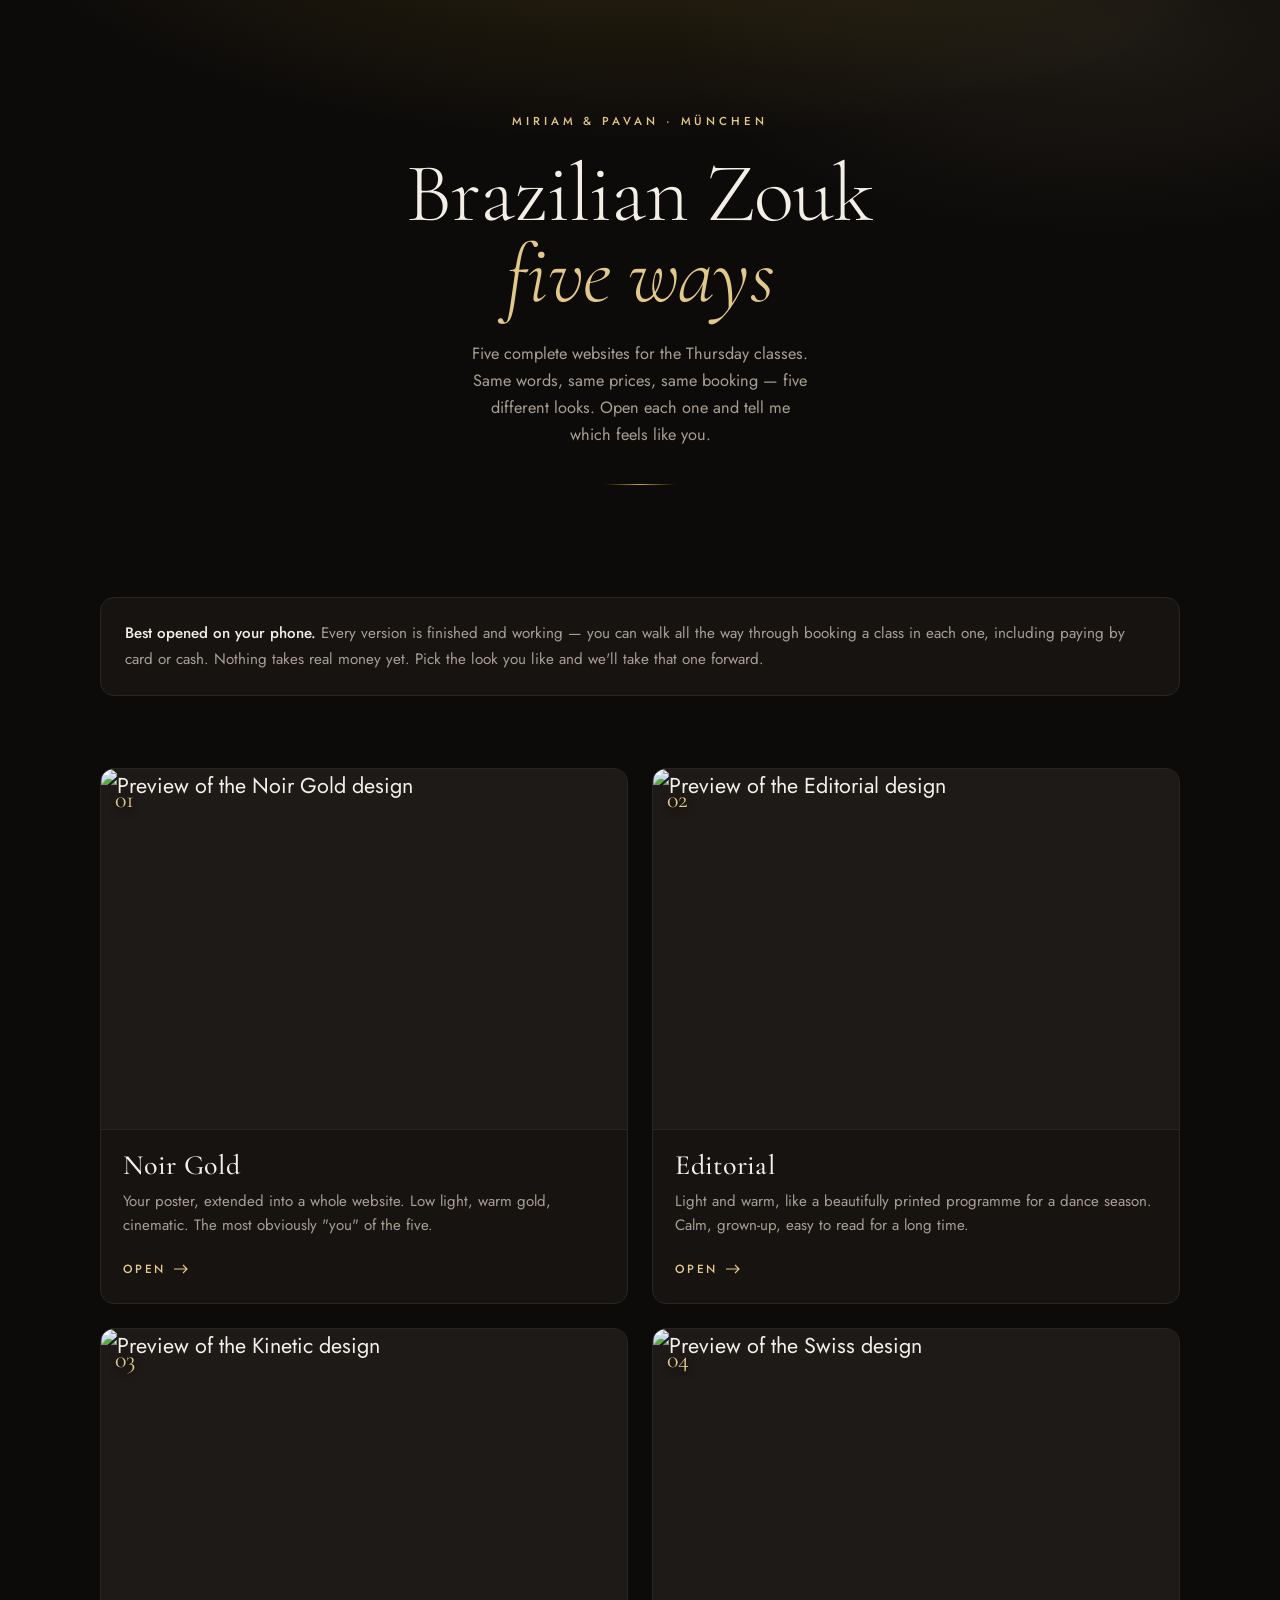
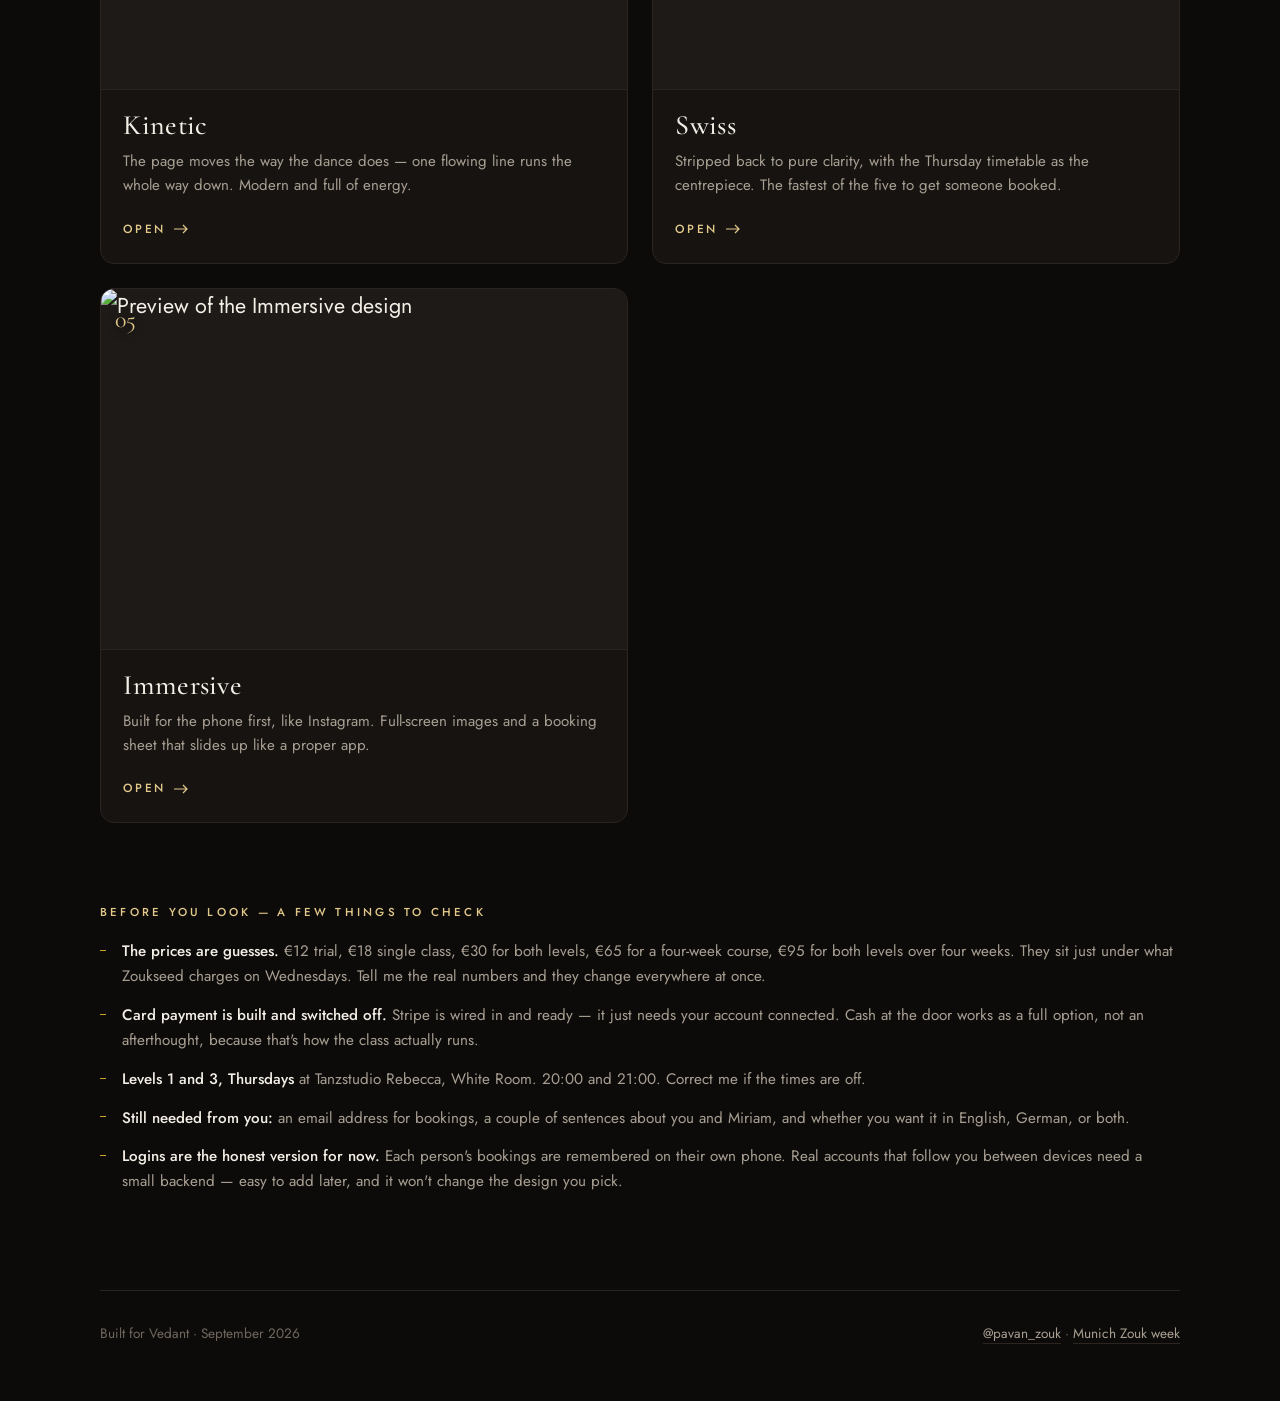
==== index.html @ f8f975d7 "Scaffold: brief, transcripts, shared config, booking core, landing page" ====
<!doctype html>
<html lang="en">
<head>
<meta charset="utf-8">
<meta name="viewport" content="width=device-width, initial-scale=1, viewport-fit=cover">
<title>Brazilian Zouk Munich — five designs to choose from</title>
<meta name="description" content="Five complete website designs for Miriam &amp; Pavan's Brazilian Zouk classes in Munich. Same content, same booking, five looks. Pick one.">
<meta name="color-scheme" content="dark">
<meta property="og:type" content="website">
<meta property="og:title" content="Brazilian Zouk Munich — five designs to choose from">
<meta property="og:description" content="Same content, same booking flow, five different looks. Open each one and pick your favourite.">
<meta property="og:image" content="https://ojallington.github.io/vedant-zouk/assets/poster.jpg">
<meta property="og:url" content="https://ojallington.github.io/vedant-zouk/">
<meta name="twitter:card" content="summary_large_image">
<link rel="preconnect" href="https://fonts.googleapis.com">
<link rel="preconnect" href="https://fonts.gstatic.com" crossorigin>
<link href="https://fonts.googleapis.com/css2?family=Cormorant+Garamond:ital,wght@0,300;0,500;1,300&family=Jost:wght@300;400;500&display=swap" rel="stylesheet">
<style>
  :root{
    --ink:#f4efe6; --ink-dim:#a89f92; --ink-faint:#6f675d;
    --ground:#0d0b0a; --raise:#161311; --raise-2:#1e1a17;
    --gold:#c9a227; --gold-soft:#e2c98a; --line:#2a2521;
    --r:14px;
    --step:clamp(1rem,.6rem + 1.4vw,1.35rem);
  }
  *{box-sizing:border-box}
  html{-webkit-text-size-adjust:100%}
  body{
    margin:0; background:var(--ground); color:var(--ink);
    font:400 var(--step)/1.6 Jost,-apple-system,BlinkMacSystemFont,"Segoe UI",system-ui,sans-serif;
    -webkit-font-smoothing:antialiased;
    overflow-x:hidden;
  }
  .wrap{width:min(1080px,100% - 2.5rem); margin-inline:auto}
  a{color:inherit}

  /* ---------- hero ---------- */
  header.hero{
    position:relative; padding:clamp(3.5rem,12vw,7rem) 0 clamp(2.5rem,7vw,4rem);
    text-align:center; overflow:hidden;
  }
  header.hero::before{
    content:""; position:absolute; inset:-20% -10% auto; height:130%;
    background:
      radial-gradient(60% 50% at 50% 0%, rgba(201,162,39,.18), transparent 70%),
      radial-gradient(40% 40% at 80% 20%, rgba(226,201,138,.08), transparent 70%);
    pointer-events:none;
  }
  .eyebrow{
    position:relative; margin:0 0 1.4rem; font-size:.72rem; font-weight:500;
    letter-spacing:.34em; text-transform:uppercase; color:var(--gold-soft);
  }
  h1{
    position:relative; margin:0; font-family:"Cormorant Garamond",Georgia,serif;
    font-weight:300; font-size:clamp(2.6rem,10vw,5.2rem); line-height:.98;
    letter-spacing:-.01em;
  }
  h1 em{ font-style:italic; color:var(--gold-soft); display:block }
  .lede{
    position:relative; margin:1.6rem auto 0; max-width:34ch; color:var(--ink-dim);
    font-size:1.02rem; line-height:1.65;
  }
  .rule{
    position:relative; width:70px; height:1px; margin:2.2rem auto 0;
    background:linear-gradient(90deg,transparent,var(--gold),transparent);
  }

  /* ---------- how to use ---------- */
  .howto{
    margin:clamp(2rem,6vw,3rem) 0 0; padding:1.4rem 1.5rem;
    border:1px solid var(--line); border-radius:var(--r); background:var(--raise);
    color:var(--ink-dim); font-size:.95rem; line-height:1.7;
  }
  .howto b{color:var(--ink); font-weight:500}

  /* ---------- cards ---------- */
  .designs{ margin:clamp(2.5rem,8vw,4.5rem) 0 0; display:grid; gap:1.5rem }
  @media (min-width:720px){ .designs{grid-template-columns:repeat(2,1fr)} }

  .card{
    display:flex; flex-direction:column; overflow:hidden; text-decoration:none;
    background:var(--raise); border:1px solid var(--line); border-radius:var(--r);
    transition:border-color .35s ease, transform .35s ease, box-shadow .35s ease;
  }
  .card:hover,.card:focus-visible{
    border-color:rgba(201,162,39,.45); transform:translateY(-3px);
    box-shadow:0 18px 40px -22px rgba(0,0,0,.9);
  }
  .card:focus-visible{outline:2px solid var(--gold); outline-offset:3px}

  .shot{
    aspect-ratio:16/11; background:var(--raise-2); position:relative; overflow:hidden;
    border-bottom:1px solid var(--line);
  }
  .shot img{width:100%; height:100%; object-fit:cover; object-position:top center; display:block}
  .shot .pending{
    position:absolute; inset:0; display:grid; place-content:center;
    color:var(--ink-faint); font-size:.78rem; letter-spacing:.2em; text-transform:uppercase;
  }
  .num{
    position:absolute; top:.75rem; left:.9rem; z-index:2;
    font-family:"Cormorant Garamond",Georgia,serif; font-size:1.5rem; color:var(--gold-soft);
    text-shadow:0 2px 10px rgba(0,0,0,.8);
  }
  .body{padding:1.25rem 1.4rem 1.5rem; display:flex; flex-direction:column; gap:.5rem; flex:1}
  .body h2{
    margin:0; font-family:"Cormorant Garamond",Georgia,serif; font-weight:500;
    font-size:1.75rem; line-height:1.1; letter-spacing:.01em;
  }
  .body p{margin:0; color:var(--ink-dim); font-size:.94rem; line-height:1.6}
  .open{
    margin-top:auto; padding-top:.9rem; font-size:.74rem; font-weight:500;
    letter-spacing:.22em; text-transform:uppercase; color:var(--gold-soft);
    display:flex; align-items:center; gap:.5rem;
  }
  .open svg{transition:transform .3s ease}
  .card:hover .open svg{transform:translateX(4px)}

  /* ---------- notes ---------- */
  .notes{margin:clamp(3rem,9vw,5rem) 0 0}
  .notes h3{
    margin:0 0 1.1rem; font-size:.72rem; font-weight:500; letter-spacing:.28em;
    text-transform:uppercase; color:var(--gold-soft);
  }
  .notes ul{margin:0; padding:0; list-style:none; display:grid; gap:.85rem}
  .notes li{
    padding-left:1.4rem; position:relative; color:var(--ink-dim);
    font-size:.95rem; line-height:1.65;
  }
  .notes li::before{
    content:""; position:absolute; left:0; top:.7em; width:6px; height:1px; background:var(--gold);
  }
  .notes b{color:var(--ink); font-weight:500}

  footer{
    margin:clamp(3.5rem,10vw,6rem) 0 0; padding:2rem 0 3.5rem;
    border-top:1px solid var(--line); color:var(--ink-faint); font-size:.85rem;
    display:flex; flex-wrap:wrap; gap:.6rem 1.5rem; justify-content:space-between;
  }
  footer a{color:var(--ink-dim); text-decoration:none; border-bottom:1px solid var(--line)}
  footer a:hover{color:var(--gold-soft); border-color:var(--gold)}

  @media (prefers-reduced-motion:reduce){
    *{animation:none !important; transition:none !important}
    .card:hover{transform:none}
  }
</style>
</head>
<body>

<header class="hero">
  <div class="wrap">
    <p class="eyebrow">Miriam &amp; Pavan · München</p>
    <h1>Brazilian Zouk<em>five ways</em></h1>
    <p class="lede">Five complete websites for the Thursday classes. Same words, same prices, same
      booking — five different looks. Open each one and tell me which feels like you.</p>
    <div class="rule"></div>
  </div>
</header>

<main class="wrap">

  <div class="howto">
    <b>Best opened on your phone.</b> Every version is finished and working — you can walk all the way
    through booking a class in each one, including paying by card or cash. Nothing takes real money yet.
    Pick the look you like and we'll take that one forward.
  </div>

  <div class="designs">

    <a class="card" href="01-noir-gold/">
      <div class="shot"><span class="num">01</span><img src="assets/thumbs/01.png" alt="Preview of the Noir Gold design" loading="lazy"></div>
      <div class="body">
        <h2>Noir&nbsp;Gold</h2>
        <p>Your poster, extended into a whole website. Low light, warm gold, cinematic. The most
          obviously "you" of the five.</p>
        <span class="open">Open<svg width="14" height="10" viewBox="0 0 14 10" fill="none" aria-hidden="true"><path d="M9 1l4 4-4 4M13 5H0" stroke="currentColor" stroke-width="1.2"/></svg></span>
      </div>
    </a>

    <a class="card" href="02-editorial/">
      <div class="shot"><span class="num">02</span><img src="assets/thumbs/02.png" alt="Preview of the Editorial design" loading="lazy"></div>
      <div class="body">
        <h2>Editorial</h2>
        <p>Light and warm, like a beautifully printed programme for a dance season. Calm, grown-up,
          easy to read for a long time.</p>
        <span class="open">Open<svg width="14" height="10" viewBox="0 0 14 10" fill="none" aria-hidden="true"><path d="M9 1l4 4-4 4M13 5H0" stroke="currentColor" stroke-width="1.2"/></svg></span>
      </div>
    </a>

    <a class="card" href="03-kinetic/">
      <div class="shot"><span class="num">03</span><img src="assets/thumbs/03.png" alt="Preview of the Kinetic design" loading="lazy"></div>
      <div class="body">
        <h2>Kinetic</h2>
        <p>The page moves the way the dance does — one flowing line runs the whole way down. Modern
          and full of energy.</p>
        <span class="open">Open<svg width="14" height="10" viewBox="0 0 14 10" fill="none" aria-hidden="true"><path d="M9 1l4 4-4 4M13 5H0" stroke="currentColor" stroke-width="1.2"/></svg></span>
      </div>
    </a>

    <a class="card" href="04-swiss/">
      <div class="shot"><span class="num">04</span><img src="assets/thumbs/04.png" alt="Preview of the Swiss design" loading="lazy"></div>
      <div class="body">
        <h2>Swiss</h2>
        <p>Stripped back to pure clarity, with the Thursday timetable as the centrepiece. The fastest
          of the five to get someone booked.</p>
        <span class="open">Open<svg width="14" height="10" viewBox="0 0 14 10" fill="none" aria-hidden="true"><path d="M9 1l4 4-4 4M13 5H0" stroke="currentColor" stroke-width="1.2"/></svg></span>
      </div>
    </a>

    <a class="card" href="05-immersive/">
      <div class="shot"><span class="num">05</span><img src="assets/thumbs/05.png" alt="Preview of the Immersive design" loading="lazy"></div>
      <div class="body">
        <h2>Immersive</h2>
        <p>Built for the phone first, like Instagram. Full-screen images and a booking sheet that
          slides up like a proper app.</p>
        <span class="open">Open<svg width="14" height="10" viewBox="0 0 14 10" fill="none" aria-hidden="true"><path d="M9 1l4 4-4 4M13 5H0" stroke="currentColor" stroke-width="1.2"/></svg></span>
      </div>
    </a>

  </div>

  <section class="notes">
    <h3>Before you look — a few things to check</h3>
    <ul>
      <li><b>The prices are guesses.</b> €12 trial, €18 single class, €30 for both levels, €65 for a
        four-week course, €95 for both levels over four weeks. They sit just under what Zoukseed
        charges on Wednesdays. Tell me the real numbers and they change everywhere at once.</li>
      <li><b>Card payment is built and switched off.</b> Stripe is wired in and ready — it just needs
        your account connected. Cash at the door works as a full option, not an afterthought, because
        that's how the class actually runs.</li>
      <li><b>Levels 1 and 3, Thursdays</b> at Tanzstudio Rebecca, White Room. 20:00 and 21:00.
        Correct me if the times are off.</li>
      <li><b>Still needed from you:</b> an email address for bookings, a couple of sentences about
        you and Miriam, and whether you want it in English, German, or both.</li>
      <li><b>Logins are the honest version for now.</b> Each person's bookings are remembered on
        their own phone. Real accounts that follow you between devices need a small backend — easy to
        add later, and it won't change the design you pick.</li>
    </ul>
  </section>

  <footer>
    <span>Built for Vedant · September 2026</span>
    <span><a href="https://www.instagram.com/pavan_zouk">@pavan_zouk</a> · <a href="https://zoukmunich.com/de/">Munich Zouk week</a></span>
  </footer>

</main>
</body>
</html>
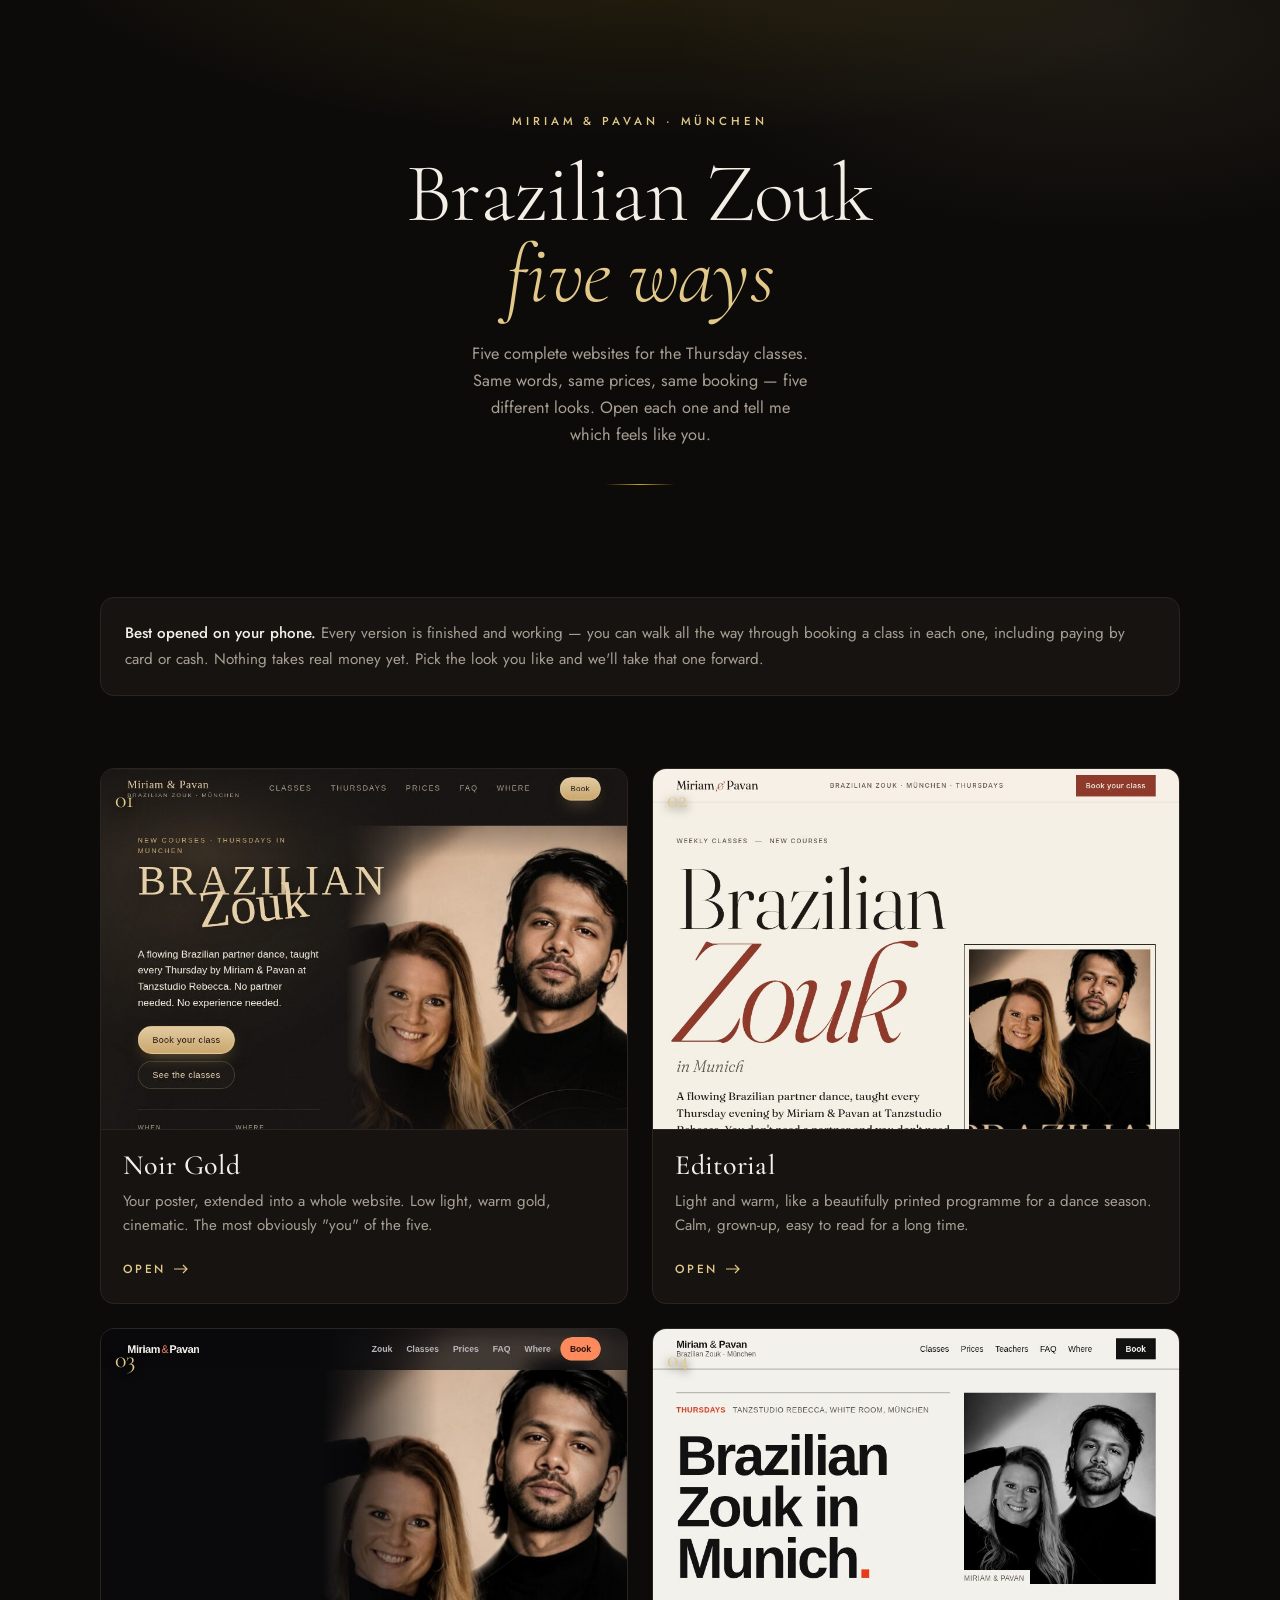
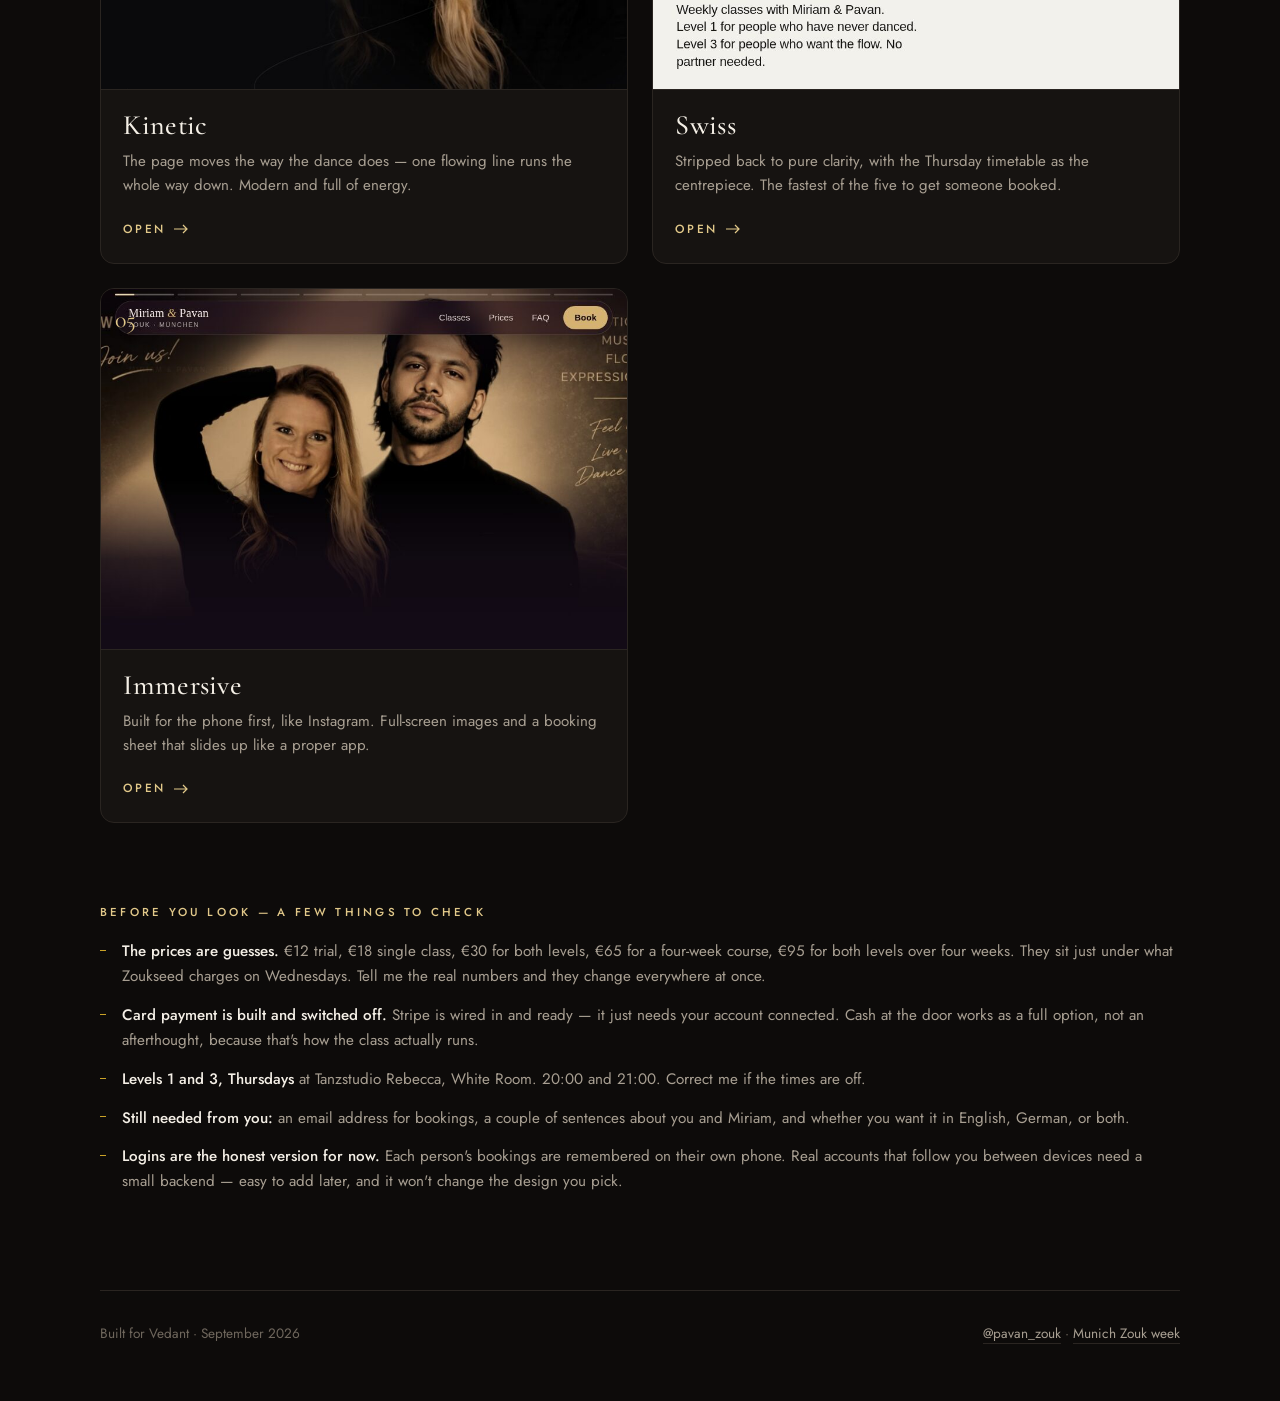
==== commit 24308cf0: "Add five design variations, thumbnails, favicon and noindex Five complete static sites sharing share" ====
--- a/index.html
+++ b/index.html
@@ -3,6 +3,8 @@
 <head>
 <meta charset="utf-8">
 <meta name="viewport" content="width=device-width, initial-scale=1, viewport-fit=cover">
+<meta name="robots" content="noindex, nofollow">
+<link rel="icon" href="favicon.svg" type="image/svg+xml">
 <title>Brazilian Zouk Munich — five designs to choose from</title>
 <meta name="description" content="Five complete website designs for Miriam &amp; Pavan's Brazilian Zouk classes in Munich. Same content, same booking, five looks. Pick one.">
 <meta name="color-scheme" content="dark">
@@ -169,7 +171,7 @@
   <div class="designs">
 
     <a class="card" href="01-noir-gold/">
-      <div class="shot"><span class="num">01</span><img src="assets/thumbs/01.png" alt="Preview of the Noir Gold design" loading="lazy"></div>
+      <div class="shot"><span class="num">01</span><img src="assets/thumbs/01.jpg" alt="Preview of the Noir Gold design" loading="lazy"></div>
       <div class="body">
         <h2>Noir&nbsp;Gold</h2>
         <p>Your poster, extended into a whole website. Low light, warm gold, cinematic. The most
@@ -179,7 +181,7 @@
     </a>
 
     <a class="card" href="02-editorial/">
-      <div class="shot"><span class="num">02</span><img src="assets/thumbs/02.png" alt="Preview of the Editorial design" loading="lazy"></div>
+      <div class="shot"><span class="num">02</span><img src="assets/thumbs/02.jpg" alt="Preview of the Editorial design" loading="lazy"></div>
       <div class="body">
         <h2>Editorial</h2>
         <p>Light and warm, like a beautifully printed programme for a dance season. Calm, grown-up,
@@ -189,7 +191,7 @@
     </a>
 
     <a class="card" href="03-kinetic/">
-      <div class="shot"><span class="num">03</span><img src="assets/thumbs/03.png" alt="Preview of the Kinetic design" loading="lazy"></div>
+      <div class="shot"><span class="num">03</span><img src="assets/thumbs/03.jpg" alt="Preview of the Kinetic design" loading="lazy"></div>
       <div class="body">
         <h2>Kinetic</h2>
         <p>The page moves the way the dance does — one flowing line runs the whole way down. Modern
@@ -199,7 +201,7 @@
     </a>
 
     <a class="card" href="04-swiss/">
-      <div class="shot"><span class="num">04</span><img src="assets/thumbs/04.png" alt="Preview of the Swiss design" loading="lazy"></div>
+      <div class="shot"><span class="num">04</span><img src="assets/thumbs/04.jpg" alt="Preview of the Swiss design" loading="lazy"></div>
       <div class="body">
         <h2>Swiss</h2>
         <p>Stripped back to pure clarity, with the Thursday timetable as the centrepiece. The fastest
@@ -209,7 +211,7 @@
     </a>
 
     <a class="card" href="05-immersive/">
-      <div class="shot"><span class="num">05</span><img src="assets/thumbs/05.png" alt="Preview of the Immersive design" loading="lazy"></div>
+      <div class="shot"><span class="num">05</span><img src="assets/thumbs/05.jpg" alt="Preview of the Immersive design" loading="lazy"></div>
       <div class="body">
         <h2>Immersive</h2>
         <p>Built for the phone first, like Instagram. Full-screen images and a booking sheet that
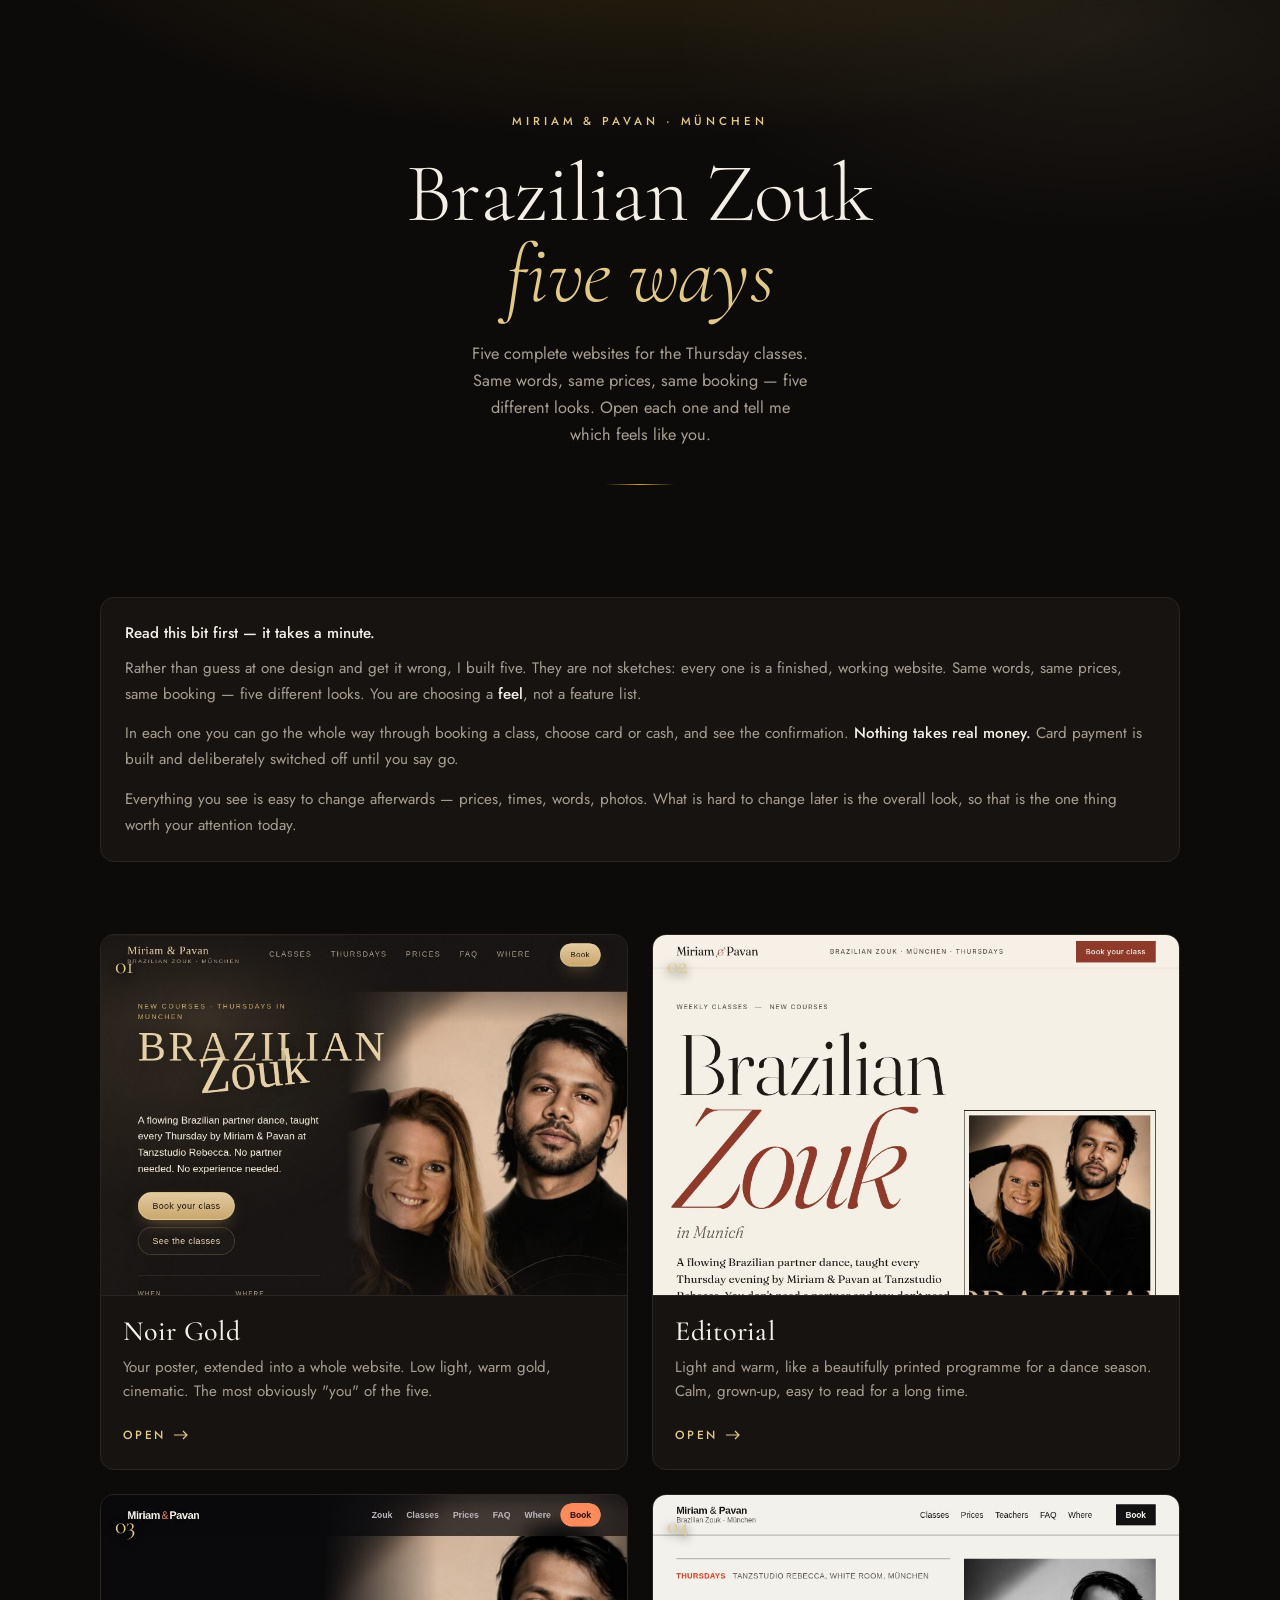
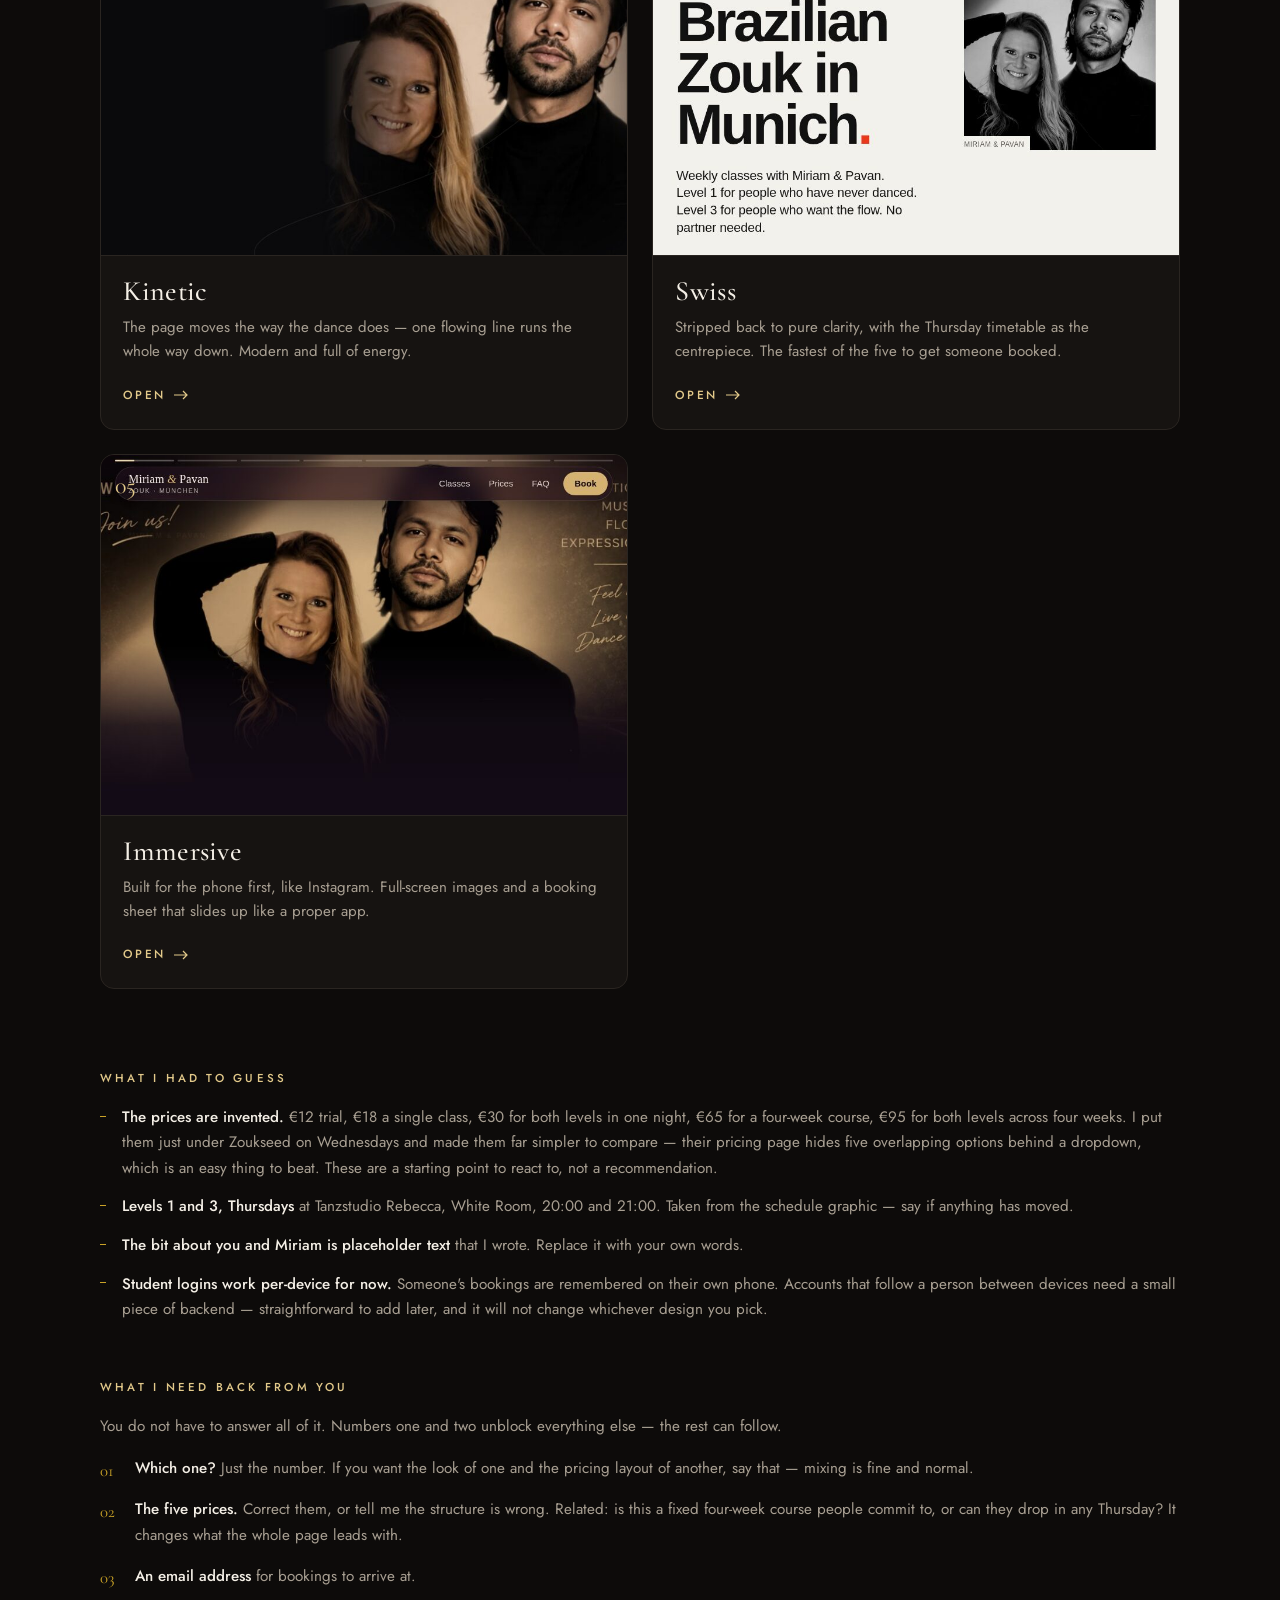
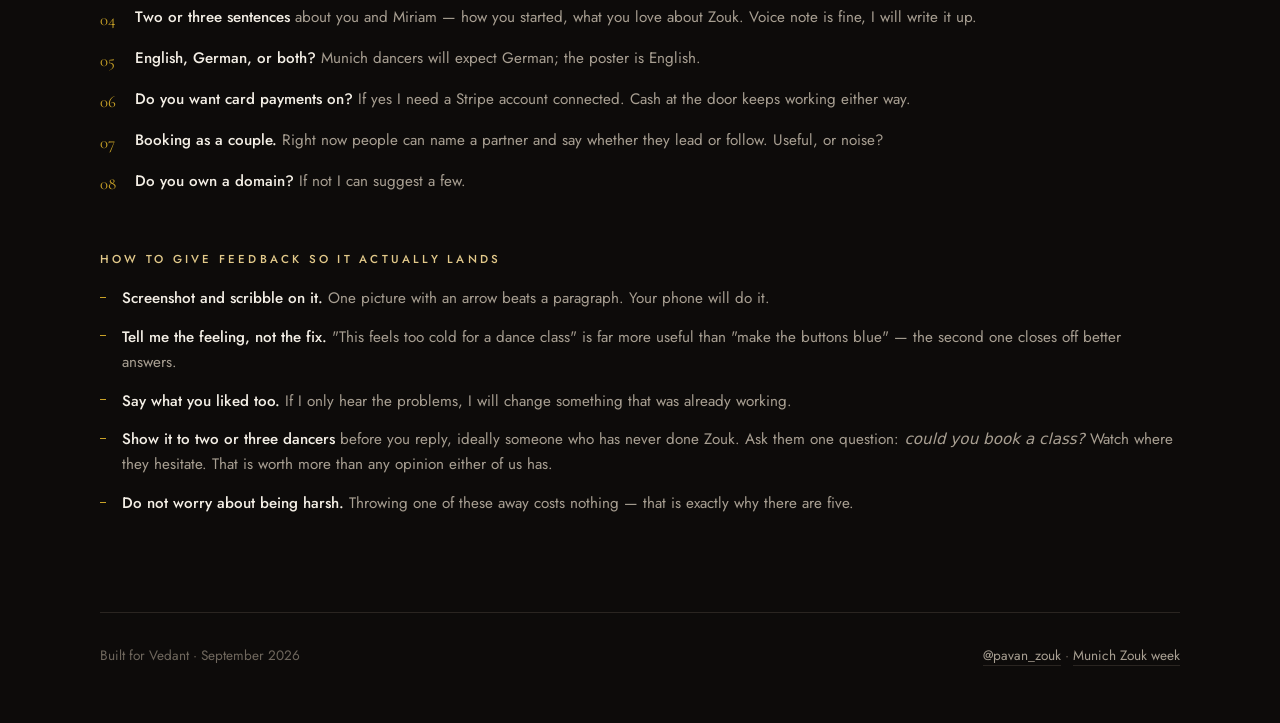
==== commit b15f79d6: "Add client explainer and feedback guidance to the landing page The landing page is what Vedant actua" ====
--- a/index.html
+++ b/index.html
@@ -146,6 +146,23 @@
     *{animation:none !important; transition:none !important}
     .card:hover{transform:none}
   }
+
+  .howto p{margin:.85rem 0 0}
+  .howto p:first-of-type{margin-top:.6rem}
+  .notes h3.spaced{margin-top:clamp(2.5rem,7vw,3.5rem)}
+  .note-lede{margin:0 0 1.1rem; color:var(--ink-dim); font-size:.95rem; line-height:1.65}
+  ol.qa{margin:0; padding:0; list-style:none; counter-reset:qa; display:grid; gap:1rem}
+  ol.qa li{
+    counter-increment:qa; position:relative; padding-left:2.2rem;
+    color:var(--ink-dim); font-size:.95rem; line-height:1.65;
+  }
+  ol.qa li::before{
+    /* .notes li::before paints a 6x1px dash; reset it before drawing the numeral */
+    content:counter(qa,decimal-leading-zero); position:absolute; left:0; top:.05em;
+    width:auto; height:auto; background:none;
+    font-family:"Cormorant Garamond",Georgia,serif; font-size:1.05rem; color:var(--gold);
+  }
+  ol.qa b{color:var(--ink); font-weight:500}
 </style>
 </head>
 <body>
@@ -163,9 +180,15 @@
 <main class="wrap">
 
   <div class="howto">
-    <b>Best opened on your phone.</b> Every version is finished and working — you can walk all the way
-    through booking a class in each one, including paying by card or cash. Nothing takes real money yet.
-    Pick the look you like and we'll take that one forward.
+    <b>Read this bit first — it takes a minute.</b>
+    <p>Rather than guess at one design and get it wrong, I built five. They are not sketches: every
+      one is a finished, working website. Same words, same prices, same booking — five different
+      looks. You are choosing a <b>feel</b>, not a feature list.</p>
+    <p>In each one you can go the whole way through booking a class, choose card or cash, and see the
+      confirmation. <b>Nothing takes real money.</b> Card payment is built and deliberately switched
+      off until you say go.</p>
+    <p>Everything you see is easy to change afterwards — prices, times, words, photos. What is hard to
+      change later is the overall look, so that is the one thing worth your attention today.</p>
   </div>
 
   <div class="designs">
@@ -223,21 +246,55 @@
   </div>
 
   <section class="notes">
-    <h3>Before you look — a few things to check</h3>
+    <h3>What I had to guess</h3>
     <ul>
-      <li><b>The prices are guesses.</b> €12 trial, €18 single class, €30 for both levels, €65 for a
-        four-week course, €95 for both levels over four weeks. They sit just under what Zoukseed
-        charges on Wednesdays. Tell me the real numbers and they change everywhere at once.</li>
-      <li><b>Card payment is built and switched off.</b> Stripe is wired in and ready — it just needs
-        your account connected. Cash at the door works as a full option, not an afterthought, because
-        that's how the class actually runs.</li>
-      <li><b>Levels 1 and 3, Thursdays</b> at Tanzstudio Rebecca, White Room. 20:00 and 21:00.
-        Correct me if the times are off.</li>
-      <li><b>Still needed from you:</b> an email address for bookings, a couple of sentences about
-        you and Miriam, and whether you want it in English, German, or both.</li>
-      <li><b>Logins are the honest version for now.</b> Each person's bookings are remembered on
-        their own phone. Real accounts that follow you between devices need a small backend — easy to
-        add later, and it won't change the design you pick.</li>
+      <li><b>The prices are invented.</b> €12 trial, €18 a single class, €30 for both levels in one
+        night, €65 for a four-week course, €95 for both levels across four weeks. I put them just
+        under Zoukseed on Wednesdays and made them far simpler to compare — their pricing page hides
+        five overlapping options behind a dropdown, which is an easy thing to beat. These are a
+        starting point to react to, not a recommendation.</li>
+      <li><b>Levels 1 and 3, Thursdays</b> at Tanzstudio Rebecca, White Room, 20:00 and 21:00. Taken
+        from the schedule graphic — say if anything has moved.</li>
+      <li><b>The bit about you and Miriam is placeholder text</b> that I wrote. Replace it with your
+        own words.</li>
+      <li><b>Student logins work per-device for now.</b> Someone's bookings are remembered on their
+        own phone. Accounts that follow a person between devices need a small piece of backend —
+        straightforward to add later, and it will not change whichever design you pick.</li>
+    </ul>
+
+    <h3 class="spaced">What I need back from you</h3>
+    <p class="note-lede">You do not have to answer all of it. Numbers one and two unblock everything
+      else — the rest can follow.</p>
+    <ol class="qa">
+      <li><b>Which one?</b> Just the number. If you want the look of one and the pricing layout of
+        another, say that — mixing is fine and normal.</li>
+      <li><b>The five prices.</b> Correct them, or tell me the structure is wrong. Related: is this a
+        fixed four-week course people commit to, or can they drop in any Thursday? It changes what
+        the whole page leads with.</li>
+      <li><b>An email address</b> for bookings to arrive at.</li>
+      <li><b>Two or three sentences</b> about you and Miriam — how you started, what you love about
+        Zouk. Voice note is fine, I will write it up.</li>
+      <li><b>English, German, or both?</b> Munich dancers will expect German; the poster is English.</li>
+      <li><b>Do you want card payments on?</b> If yes I need a Stripe account connected. Cash at the
+        door keeps working either way.</li>
+      <li><b>Booking as a couple.</b> Right now people can name a partner and say whether they lead or
+        follow. Useful, or noise?</li>
+      <li><b>Do you own a domain?</b> If not I can suggest a few.</li>
+    </ol>
+
+    <h3 class="spaced">How to give feedback so it actually lands</h3>
+    <ul>
+      <li><b>Screenshot and scribble on it.</b> One picture with an arrow beats a paragraph. Your
+        phone will do it.</li>
+      <li><b>Tell me the feeling, not the fix.</b> "This feels too cold for a dance class" is far more
+        useful than "make the buttons blue" — the second one closes off better answers.</li>
+      <li><b>Say what you liked too.</b> If I only hear the problems, I will change something that was
+        already working.</li>
+      <li><b>Show it to two or three dancers</b> before you reply, ideally someone who has never done
+        Zouk. Ask them one question: <i>could you book a class?</i> Watch where they hesitate. That is
+        worth more than any opinion either of us has.</li>
+      <li><b>Do not worry about being harsh.</b> Throwing one of these away costs nothing — that is
+        exactly why there are five.</li>
     </ul>
   </section>
 
